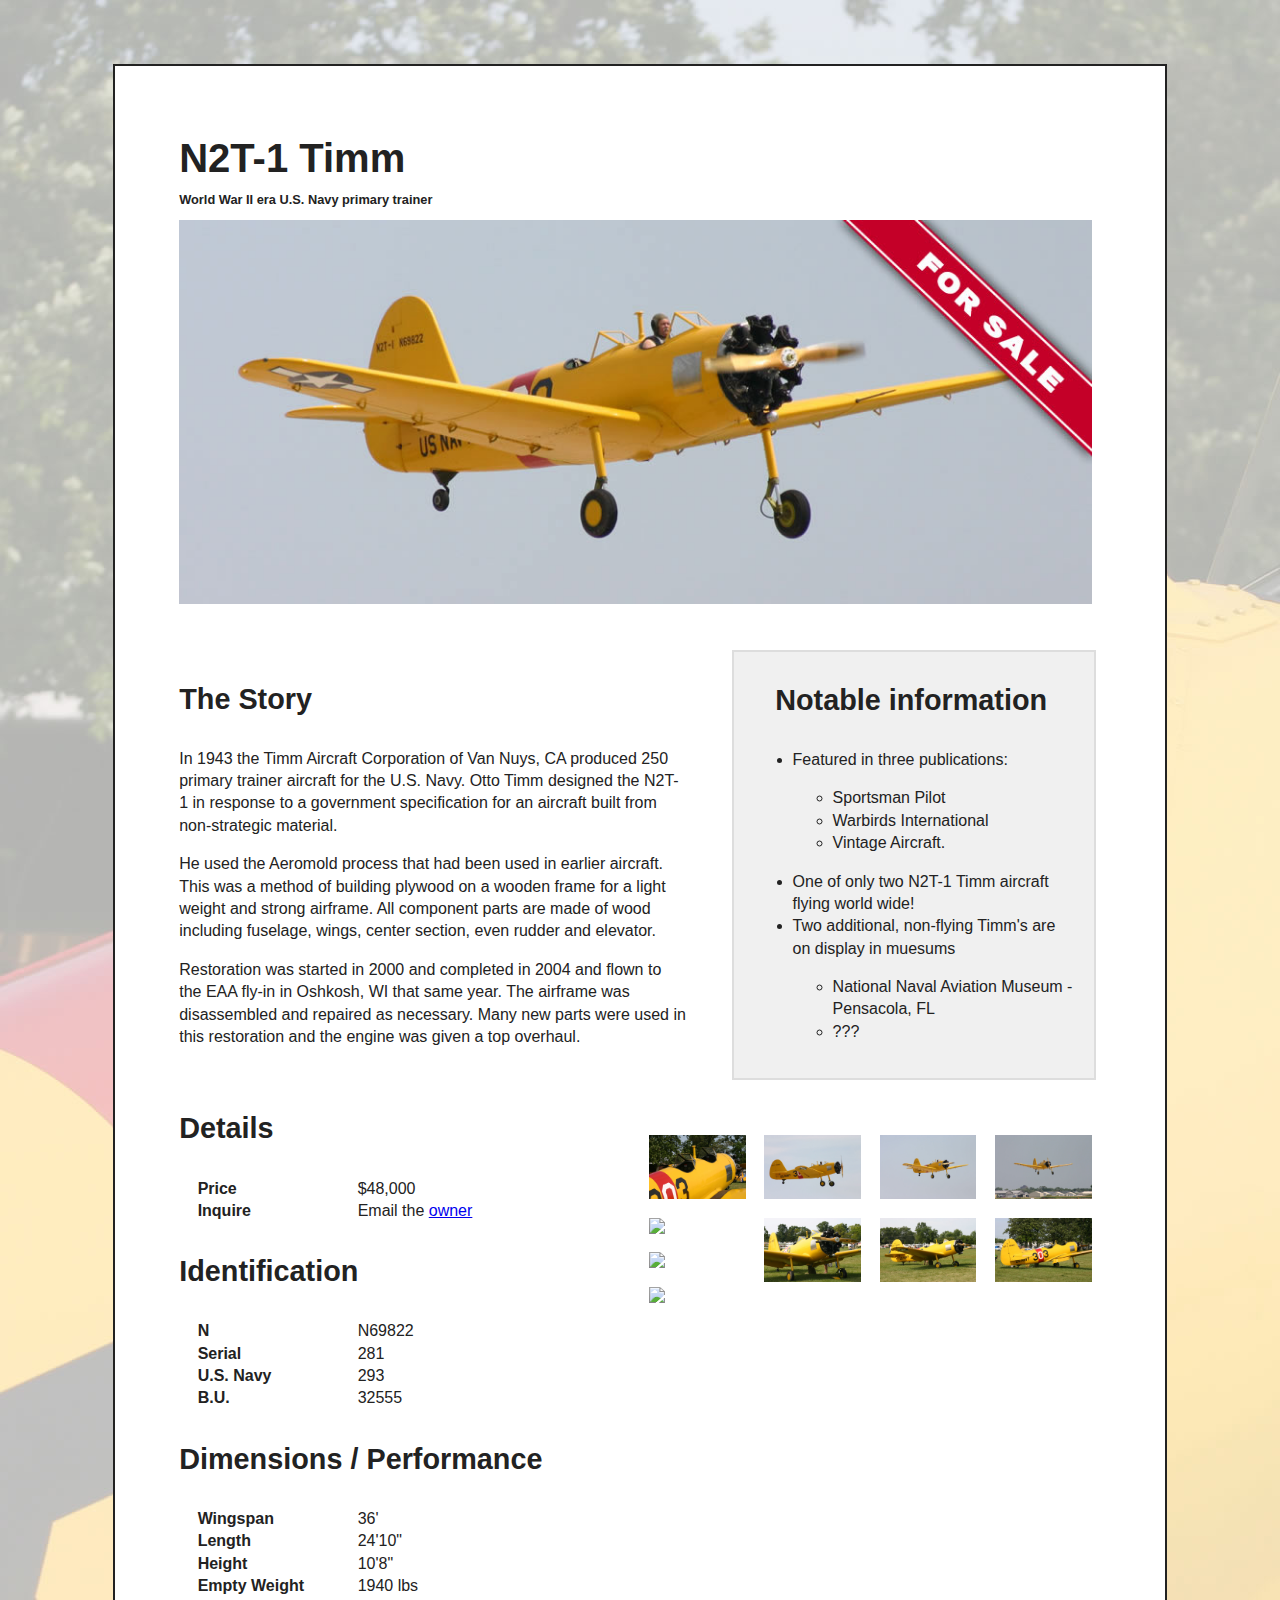
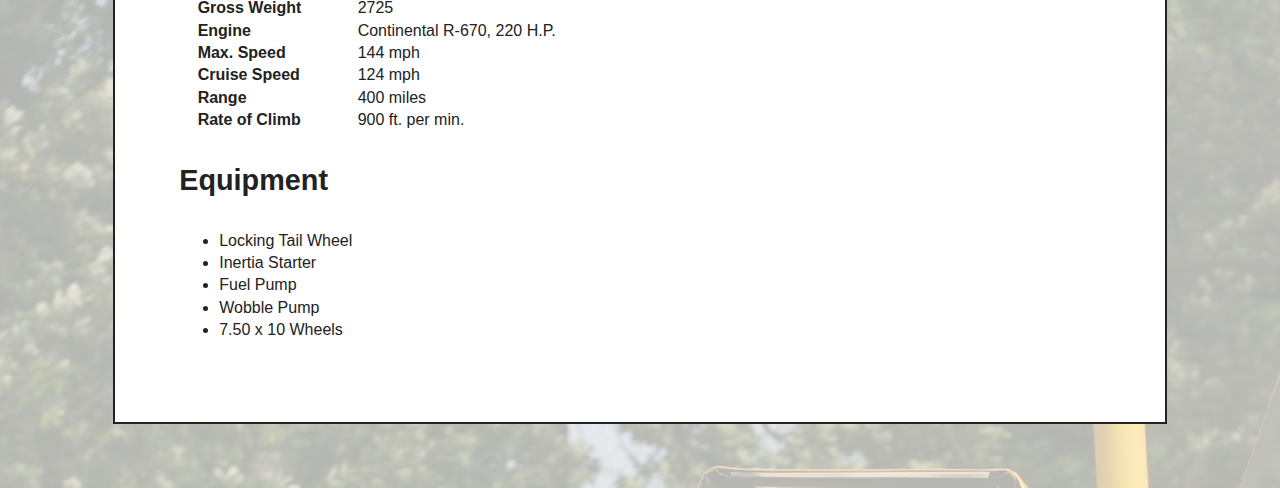
==== public/index.html @ 79347124 "adding files, plus rack config for serving static files on heroku" ====
<!doctype html>
<!--[if lt IE 7]> <html class="no-js lt-ie9 lt-ie8 lt-ie7" lang="en"> <![endif]-->
<!--[if IE 7]>    <html class="no-js lt-ie9 lt-ie8" lang="en"> <![endif]-->
<!--[if IE 8]>    <html class="no-js lt-ie9" lang="en"> <![endif]-->
<!--[if gt IE 8]><!--> <html class="no-js" lang="en"> <!--<![endif]-->
<head>
  <meta charset="utf-8">
  <meta http-equiv="X-UA-Compatible" content="IE=edge,chrome=1">
  <title>Rare WWII Military Trainer Aircraft For Sale - N2T-1 Timm</title>
  <meta name="description" content="">
  <meta name="viewport" content="width=device-width">
  
  <link rel="stylesheet" href="colorbox.css" />
  <link rel="stylesheet" href="style.css">

  <script src="modernizr-2.5.3.min.js"></script>
</head>
<body>
  <!--[if lt IE 7]><p class=chromeframe>Your browser is <em>ancient!</em> <a href="http://browsehappy.com/">Upgrade to a different browser</a> or <a href="http://www.google.com/chromeframe/?redirect=true">install Google Chrome Frame</a> to experience this site.</p><![endif]-->
  <section class="content">
    <hgroup>
      <h1 class="banner">N2T-1 Timm</h1>
      <h2 class="subhead">World War II era U.S. Navy primary trainer</h2>
    </hgroup>
    <section role="image">
      <i class="for-sale"></i>
      <img src="images/timm/img1.jpg">
    </section>
    <div class="row clearfix">
      <section class="story">
        <h3>The Story</h1>
        <p>In 1943 the Timm Aircraft Corporation of Van Nuys, CA produced 250 primary trainer aircraft for the U.S. Navy. Otto Timm designed the N2T-1 in response to a government specification for an aircraft built from non-strategic material.</p>
        <p>He used the Aeromold process that had been used in earlier aircraft. This was a method of building plywood on a wooden frame for a light weight and strong airframe. All component parts are made of wood including fuselage, wings, center section, even rudder and elevator.</p>
        <p>Restoration was started in 2000 and completed in 2004 and flown to the EAA fly-in in Oshkosh, WI that same year. The airframe was disassembled and repaired as necessary. Many new parts were used in this restoration and the engine was given a top overhaul.</p>
      </section>
      <section class="notable">
        <h3>Notable information</h3>
        <ul>
          <li>Featured in three publications:
            <ul>
              <li>Sportsman Pilot</li>
              <li>Warbirds International</li>
              <li>Vintage Aircraft.</li>
            </ul>
          </li>
          <li>One of only two N2T-1 Timm aircraft flying world wide!</li>
          <li>Two additional, non-flying Timm's are on display in muesums
            <ul>
              <li>National Naval Aviation Museum - Pensacola, FL</li>
              <li>???</li>
            </ul>
          </li>
        </ul>
      </section>
    </div>
    <section class="imgs">
      <a class="gallery" href="images/timm/img01.jpg">
        <img src="images/timm/img01.jpg">
      </a>
      <a class="gallery" href="images/timm/img02.jpg">
        <img src="images/timm/img02.jpg">
      </a>
      <a class="gallery" href="images/timm/img03.jpg">
        <img src="images/timm/img03.jpg">
      </a>
      <a class="gallery" href="images/timm/img04.jpg">
        <img src="images/timm/img04.jpg">
      </a>
      <a class="gallery" href="images/timm/img05.jpg">
        <img src="images/timm/img05.jpg">
      </a>
      <a class="gallery" href="images/timm/img06.jpg">
        <img src="images/timm/img06.jpg">
      </a>
      <a class="gallery" href="images/timm/img07.jpg">
        <img src="images/timm/img07.jpg">
      </a>
      <a class="gallery" href="images/timm/img08.jpg">
        <img src="images/timm/img08.jpg">
      </a>
      <a class="gallery" href="images/timm/img09.jpg">
        <img src="images/timm/img09.jpg">
      </a>
      <a class="gallery" href="images/timm/img10.jpg">
        <img src="images/timm/img10.jpg">
      </a>
    </section>
    <section class="detail">
      <h3>Details</h3>
      <dl>
        <dt>Price</dt>
        <dd>$48,000</dd>
        <dt>Inquire</dt>
        <dd>Email the <a href="mailto:ejdrews@gmail.com">owner</a></dd>
    </section>
    <section class="ident">
      <h3>Identification</h3>
      <dl>
        <dt>N</dt>
        <dd>N69822</dd>
        <dt>Serial</dt>
        <dd>281</dd>
        <dt>U.S. Navy</dt>
        <dd>293</dd>
        <dt>B.U.</dt>
        <dd>32555</dd>
      </dl>
    </section>
    <section class="dims-perf">
      <h3>Dimensions / Performance</h3>
      <dl>
        <dt>Wingspan</dt>
        <dd>36'</dd>
        <dt>Length</dt>
        <dd>24'10"</dd>
        <dt>Height</dt>
        <dd>10'8"</dd>
        <dt>Empty Weight</dt>
        <dd>1940 lbs</dd>
        <dt>Gross Weight</dt>
        <dd>2725</dd>
        <dt>Engine</dt>
        <dd>Continental R-670, 220 H.P.</dd>
        <dt>Max. Speed</dt>
        <dd>144 mph</dd>
        <dt>Cruise Speed</dt>
        <dd>124 mph</dd>
        <dt>Range</dt>
        <dd>400 miles</dd>
        <dt>Rate of Climb</dt>
        <dd>900 ft. per min.</dd>
      </dl>
    </section>
    <section class="equip">
      <h3>Equipment</h3>
      <ul>
        <li>Locking Tail Wheel</li>
        <li>Inertia Starter</li>
        <li>Fuel Pump</li>
        <li>Wobble Pump</li>
        <li>7.50 x 10 Wheels</li>
      </ul>
    </section>
  </section>

  <script src="//ajax.googleapis.com/ajax/libs/jquery/1.7.1/jquery.min.js"></script>
  <script>window.jQuery || document.write('<script src="jquery-1.7.1.min.js"><\/script>')</script>
  <script src="jquery.colorbox.js"></script>
  <script src="script.js"></script>

  <script>
    var _gaq=[['_setAccount','UA-XXXXX-X'],['_trackPageview']];
    (function(d,t){var g=d.createElement(t),s=d.getElementsByTagName(t)[0];
    g.src=('https:'==location.protocol?'//ssl':'//www')+'.google-analytics.com/ga.js';
    s.parentNode.insertBefore(g,s)}(document,'script'));
  </script>
</body>
</html>
---- public/colorbox.css ----
/*
    ColorBox Core Style:
    The following CSS is consistent between example themes and should not be altered.
*/
#colorbox, #cboxOverlay, #cboxWrapper{position:absolute; top:0; left:0; z-index:9999; overflow:hidden;}
#cboxOverlay{position:fixed; width:100%; height:100%;}
#cboxMiddleLeft, #cboxBottomLeft{clear:left;}
#cboxContent{position:relative;}
#cboxLoadedContent{overflow:auto;}
#cboxTitle{margin:0;}
#cboxLoadingOverlay, #cboxLoadingGraphic{position:absolute; top:0; left:0; width:100%; height:100%;}
#cboxPrevious, #cboxNext, #cboxClose, #cboxSlideshow{cursor:pointer;}
.cboxPhoto{float:left; margin:auto; border:0; display:block;}
.cboxIframe{width:100%; height:100%; display:block; border:0;}
#colorbox, #cboxContent, #cboxLoadedContent{box-sizing:content-box;}

/* 
    User Style:
    Change the following styles to modify the appearance of ColorBox.  They are
    ordered & tabbed in a way that represents the nesting of the generated HTML.
*/
#cboxOverlay{background:url(images/overlay.png) repeat 0 0;}
#colorbox{}
    #cboxTopLeft{width:21px; height:21px; background:url(images/controls.png) no-repeat -101px 0;}
    #cboxTopRight{width:21px; height:21px; background:url(images/controls.png) no-repeat -130px 0;}
    #cboxBottomLeft{width:21px; height:21px; background:url(images/controls.png) no-repeat -101px -29px;}
    #cboxBottomRight{width:21px; height:21px; background:url(images/controls.png) no-repeat -130px -29px;}
    #cboxMiddleLeft{width:21px; background:url(images/controls.png) left top repeat-y;}
    #cboxMiddleRight{width:21px; background:url(images/controls.png) right top repeat-y;}
    #cboxTopCenter{height:21px; background:url(images/border.png) 0 0 repeat-x;}
    #cboxBottomCenter{height:21px; background:url(images/border.png) 0 -29px repeat-x;}
    #cboxContent{background:#fff; overflow:hidden;}
        .cboxIframe{background:#fff;}
        #cboxError{padding:50px; border:1px solid #ccc;}
        #cboxLoadedContent{margin-bottom:28px;}
        #cboxTitle{position:absolute; bottom:4px; left:0; text-align:center; width:100%; color:#949494;}
        #cboxCurrent{position:absolute; bottom:4px; left:58px; color:#949494;}
        #cboxSlideshow{position:absolute; bottom:4px; right:30px; color:#0092ef;}
        #cboxPrevious{position:absolute; bottom:0; left:0; background:url(images/controls.png) no-repeat -75px 0; width:25px; height:25px; text-indent:-9999px;}
        #cboxPrevious:hover{background-position:-75px -25px;}
        #cboxNext{position:absolute; bottom:0; left:27px; background:url(images/controls.png) no-repeat -50px 0; width:25px; height:25px; text-indent:-9999px;}
        #cboxNext:hover{background-position:-50px -25px;}
        #cboxLoadingOverlay{background:url(images/loading_background.png) no-repeat center center;}
        #cboxLoadingGraphic{background:url(images/loading.gif) no-repeat center center;}
        #cboxClose{position:absolute; bottom:0; right:0; background:url(images/controls.png) no-repeat -25px 0; width:25px; height:25px; text-indent:-9999px;}
        #cboxClose:hover{background-position:-25px -25px;}

/*
  The following fixes a problem where IE7 and IE8 replace a PNG's alpha transparency with a black fill
  when an alpha filter (opacity change) is set on the element or ancestor element.  This style is not applied to or needed in IE9.
  See: http://jacklmoore.com/notes/ie-transparency-problems/
*/
.cboxIE #cboxTopLeft,
.cboxIE #cboxTopCenter,
.cboxIE #cboxTopRight,
.cboxIE #cboxBottomLeft,
.cboxIE #cboxBottomCenter,
.cboxIE #cboxBottomRight,
.cboxIE #cboxMiddleLeft,
.cboxIE #cboxMiddleRight {
    filter: progid:DXImageTransform.Microsoft.gradient(startColorstr=#00FFFFFF,endColorstr=#00FFFFFF);
}

/*
  The following provides PNG transparency support for IE6
  Feel free to remove this and the /ie6/ directory if you have dropped IE6 support.
*/
.cboxIE6 #cboxTopLeft{background:url(images/ie6/borderTopLeft.png);}
.cboxIE6 #cboxTopCenter{background:url(images/ie6/borderTopCenter.png);}
.cboxIE6 #cboxTopRight{background:url(images/ie6/borderTopRight.png);}
.cboxIE6 #cboxBottomLeft{background:url(images/ie6/borderBottomLeft.png);}
.cboxIE6 #cboxBottomCenter{background:url(images/ie6/borderBottomCenter.png);}
.cboxIE6 #cboxBottomRight{background:url(images/ie6/borderBottomRight.png);}
.cboxIE6 #cboxMiddleLeft{background:url(images/ie6/borderMiddleLeft.png);}
.cboxIE6 #cboxMiddleRight{background:url(images/ie6/borderMiddleRight.png);}

.cboxIE6 #cboxTopLeft,
.cboxIE6 #cboxTopCenter,
.cboxIE6 #cboxTopRight,
.cboxIE6 #cboxBottomLeft,
.cboxIE6 #cboxBottomCenter,
.cboxIE6 #cboxBottomRight,
.cboxIE6 #cboxMiddleLeft,
.cboxIE6 #cboxMiddleRight {
    _behavior: expression(this.src = this.src ? this.src : this.currentStyle.backgroundImage.split('"')[1], this.style.background = "none", this.style.filter = "progid:DXImageTransform.Microsoft.AlphaImageLoader(src=" + this.src + ", sizingMethod='scale')");
}
---- public/style.css ----
/* HTML5 Boilerplate  */

article, aside, details, figcaption, figure, footer, header, hgroup, nav, section { display: block; }
audio, canvas, video { display: inline-block; *display: inline; *zoom: 1; }
audio:not([controls]) { display: none; }
[hidden] { display: none; }

html { font-size: 100%; -webkit-text-size-adjust: 100%; -ms-text-size-adjust: 100%; }
html, button, input, select, textarea { font-family: sans-serif; color: #222; }
body { margin: 0; font-size: 1em; line-height: 1.4; }

::-moz-selection { background: #d19494; color: #fff; text-shadow: none; }
::selection { background: #d19494; color: #fff; text-shadow: none; }

a { color: #00e; }
a:visited { color: #551a8b; }
a:hover { color: #06e; }
a:focus { outline: thin dotted; }
a:hover, a:active { outline: 0; }
abbr[title] { border-bottom: 1px dotted; }
b, strong { font-weight: bold; }
blockquote { margin: 1em 40px; }
dfn { font-style: italic; }
hr { display: block; height: 1px; border: 0; border-top: 1px solid #ccc; margin: 1em 0; padding: 0; }
ins { background: #ff9; color: #000; text-decoration: none; }
mark { background: #ff0; color: #000; font-style: italic; font-weight: bold; }
pre, code, kbd, samp { font-family: monospace, serif; _font-family: 'courier new', monospace; font-size: 1em; }
pre { white-space: pre; white-space: pre-wrap; word-wrap: break-word; }

q { quotes: none; }
q:before, q:after { content: ""; content: none; }
small { font-size: 85%; }
sub, sup { font-size: 75%; line-height: 0; position: relative; vertical-align: baseline; }
sup { top: -0.5em; }
sub { bottom: -0.25em; }

ul, ol { margin: 1em 0; padding: 0 0 0 40px; }
dd { margin: 0 0 0 40px; }
nav ul, nav ol { list-style: none; list-style-image: none; margin: 0; padding: 0; }

img { border: 0; -ms-interpolation-mode: bicubic; vertical-align: middle; }
svg:not(:root) { overflow: hidden; }
figure { margin: 0; }

form { margin: 0; }
fieldset { border: 0; margin: 0; padding: 0; }

label { cursor: pointer; }
legend { border: 0; *margin-left: -7px; padding: 0; white-space: normal; }
button, input, select, textarea { font-size: 100%; margin: 0; vertical-align: baseline; *vertical-align: middle; }
button, input { line-height: normal; }
button, input[type="button"], input[type="reset"], input[type="submit"] { cursor: pointer; -webkit-appearance: button; *overflow: visible; }
button[disabled], input[disabled] { cursor: default; }
input[type="checkbox"], input[type="radio"] { box-sizing: border-box; padding: 0; *width: 13px; *height: 13px; }
input[type="search"] { -webkit-appearance: textfield; -moz-box-sizing: content-box; -webkit-box-sizing: content-box; box-sizing: content-box; }
input[type="search"]::-webkit-search-decoration, input[type="search"]::-webkit-search-cancel-button { -webkit-appearance: none; }
button::-moz-focus-inner, input::-moz-focus-inner { border: 0; padding: 0; }
textarea { overflow: auto; vertical-align: top; resize: vertical; }
input:valid, textarea:valid {  }
input:invalid, textarea:invalid { background-color: #f0dddd; }

table { border-collapse: collapse; border-spacing: 0; }
td { vertical-align: top; }

.chromeframe { margin: 0.2em 0; background: #ccc; color: black; padding: 0.2em 0; }

/* icon font: uses further hardened bulletproof syntax, font from fontsquirrel.com */
@font-face {
    font-family: 'EntypoRegular';
    src: url('entypo-webfont.eot');
    src: url('entypo-webfont.eot?#iefix') format('embedded-opentype'),
         url('entypo-webfont.woff') format('woff'),
         url('entypo-webfont.ttf') format('truetype'),
         url('entypo-webfont.svg#EntypoRegular') format('svg');
    font-weight: normal;
    font-style: normal;
}

body {
  background: url(images/bg.jpg);

}

section[role="image"] {
  margin-bottom: 5%;
}

img {
  width: 99%;
}

h1, h2, h3 {
  font-family: 'Chau Philomene One', sans-serif;
  font-size: 180%;
  /*
  font-family: 'Cantata One', sans-serif;
  font-family: 'Cantata One', serif;
  font-family: 'Chau Philomene One', sans-serif;
  font-family: 'Oleo Script', cursive;
  font-family: 'Anton', sans-serif;
  font-family: 'Homenaje', sans-serif;
  font-family: 'Playball', cursive;
  font-family: 'Bangers', cursive;
  */
}
.banner {
  font-size: 2.5em;
  margin: 0 0 5px 0;
}

.subhead {
  font-family: 'Comfortaa', sans-serif;
  font-size: 80%;
  margin-top: 0;
}

.content {
  margin: 5% auto;
  padding: 5%;
  width: 72%;
  background: #fff;
  border: 2px solid #222;
}

.story, .notable {
  float: left;
  width: 55%;
}

.notable {
  width: 35%;
  margin-left: 5%;
  padding: 2%;
  border: 2px solid #ddd;
  background: #f0f0f0;
}

.notable h3 {
  margin-top: 3%;
  margin-left: 7%;
}

.ident, .dims-perf, .equip, {
  width: 48%;
  background: #999;
  border: 1px solid #000;
}

.imgs {
  float: right;
  width: 50%;
  margin-top: 5%;
}

.gallery img {
  float: right;
  width: 21%;
  margin: 2%;
}

dl {
  margin-left: 2%;
}

dt, dd {
  display: block;
}

dt {
  font-weight: bold;
  float: left;
  width: 10em;
}






@media only screen and (min-width: 35em) {
  

}

.ir { display: block; border: 0; text-indent: -999em; overflow: hidden; background-color: transparent; background-repeat: no-repeat; text-align: left; direction: ltr; *line-height: 0; }
.ir br { display: none; }
.hidden { display: none !important; visibility: hidden; }
.visuallyhidden { border: 0; clip: rect(0 0 0 0); height: 1px; margin: -1px; overflow: hidden; padding: 0; position: absolute; width: 1px; }
.visuallyhidden.focusable:active, .visuallyhidden.focusable:focus { clip: auto; height: auto; margin: 0; overflow: visible; position: static; width: auto; }
.invisible { visibility: hidden; }
.clearfix:before, .clearfix:after { content: ""; display: table; }
.clearfix:after { clear: both; }
.clearfix { *zoom: 1; }

@media print {
  * { background: transparent !important; color: black !important; box-shadow:none !important; text-shadow: none !important; filter:none !important; -ms-filter: none !important; } 
  a, a:visited { text-decoration: underline; }
  a[href]:after { content: " (" attr(href) ")"; }
  abbr[title]:after { content: " (" attr(title) ")"; }
  .ir a:after, a[href^="javascript:"]:after, a[href^="#"]:after { content: ""; } 
  pre, blockquote { border: 1px solid #999; page-break-inside: avoid; }
  thead { display: table-header-group; } 
  tr, img { page-break-inside: avoid; }
  img { max-width: 100% !important; }
  @page { margin: 0.5cm; }
  p, h2, h3 { orphans: 3; widows: 3; }
  h2, h3 { page-break-after: avoid; }
}
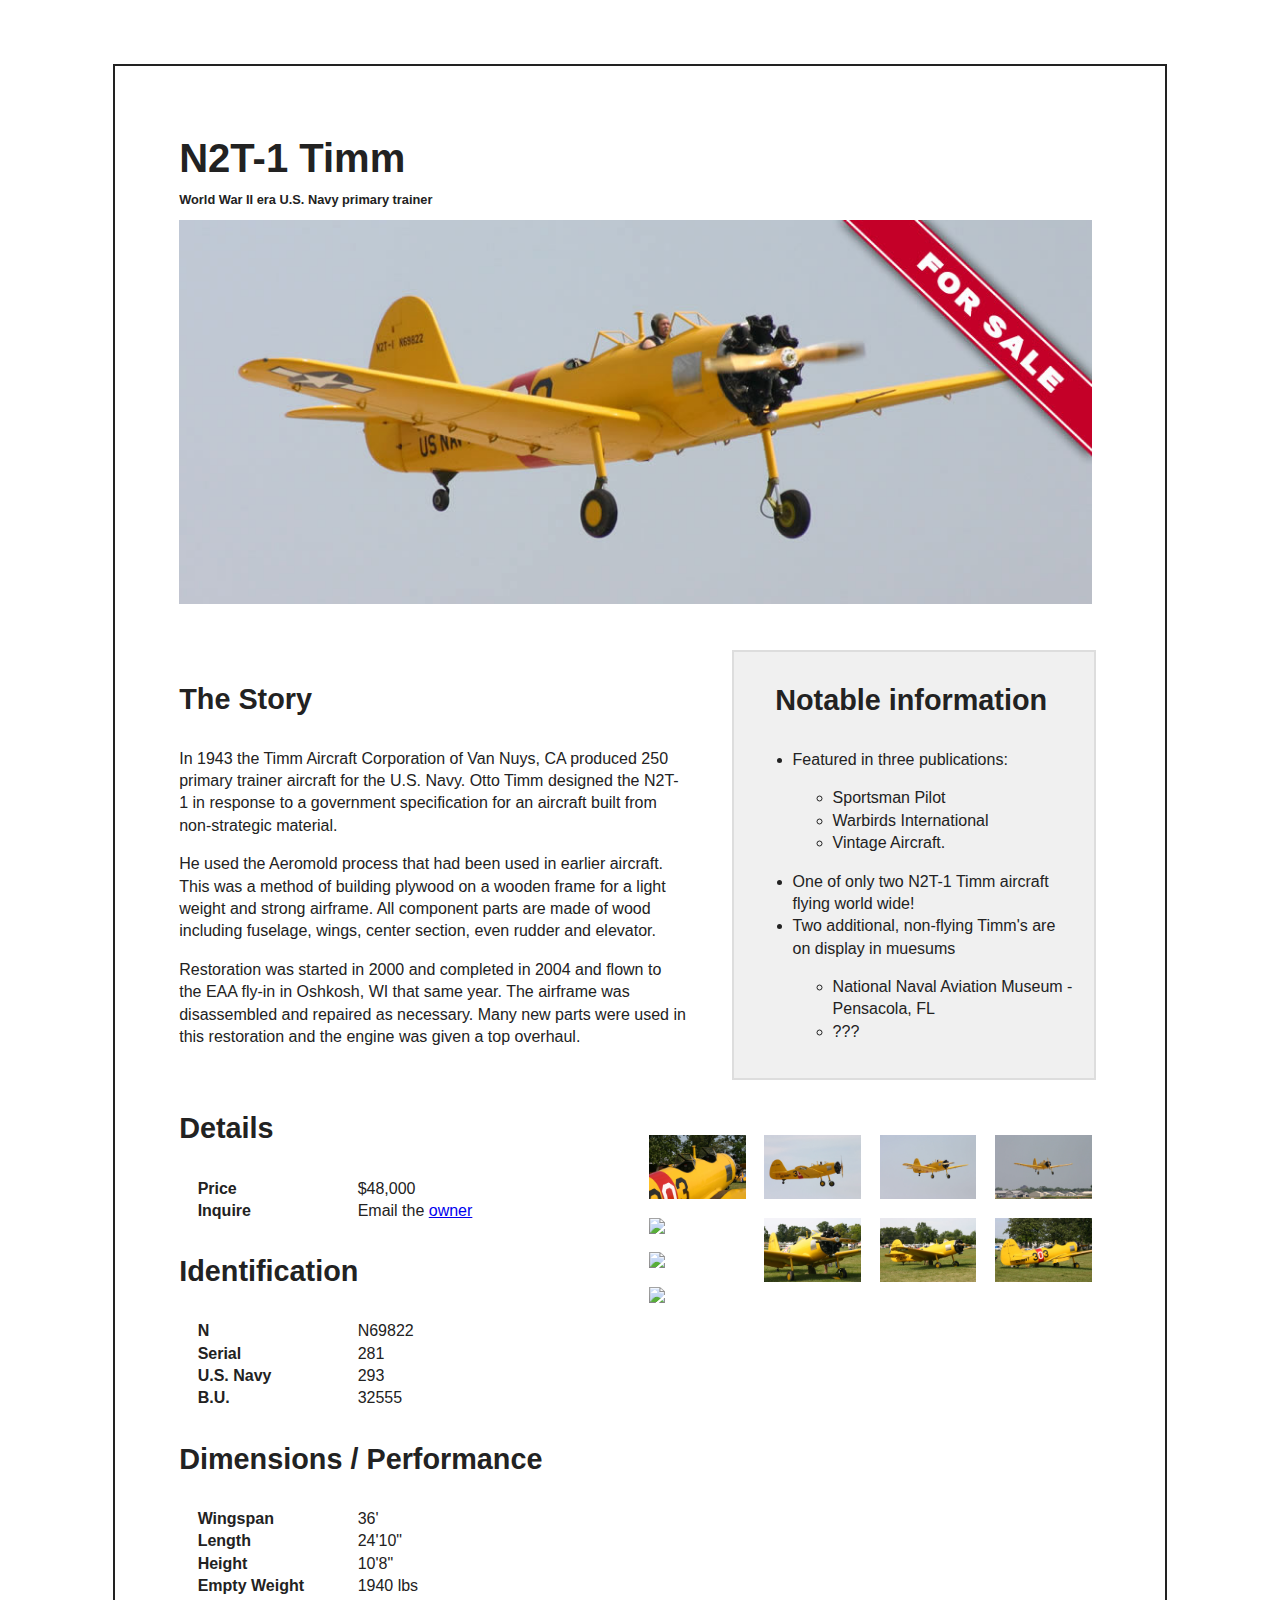
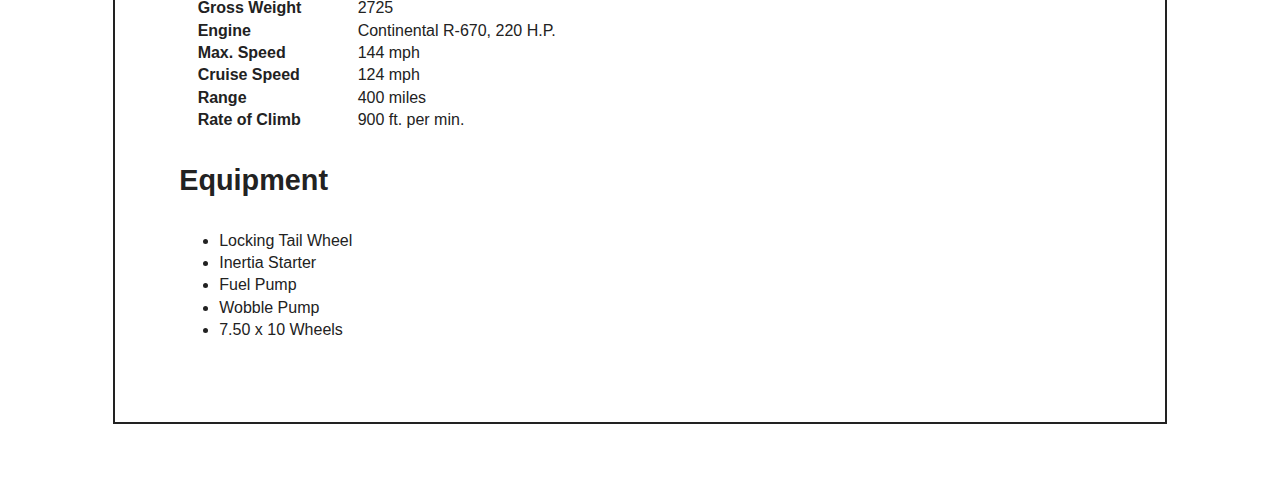
==== commit 69336b7f: "more fixes to get assets loading on heroku" ====
--- a/public/index.html
+++ b/public/index.html
@@ -10,10 +10,10 @@
   <meta name="description" content="">
   <meta name="viewport" content="width=device-width">
   
-  <link rel="stylesheet" href="colorbox.css" />
-  <link rel="stylesheet" href="style.css">
+  <link rel="stylesheet" href="css/colorbox.css" />
+  <link rel="stylesheet" href="css/style.css">
 
-  <script src="modernizr-2.5.3.min.js"></script>
+  <script src="js/modernizr-2.5.3.min.js"></script>
 </head>
 <body>
   <!--[if lt IE 7]><p class=chromeframe>Your browser is <em>ancient!</em> <a href="http://browsehappy.com/">Upgrade to a different browser</a> or <a href="http://www.google.com/chromeframe/?redirect=true">install Google Chrome Frame</a> to experience this site.</p><![endif]-->
@@ -145,8 +145,8 @@
 
   <script src="//ajax.googleapis.com/ajax/libs/jquery/1.7.1/jquery.min.js"></script>
   <script>window.jQuery || document.write('<script src="jquery-1.7.1.min.js"><\/script>')</script>
-  <script src="jquery.colorbox.js"></script>
-  <script src="script.js"></script>
+  <script src="js/jquery.colorbox.js"></script>
+  <script src="js/script.js"></script>
 
   <script>
     var _gaq=[['_setAccount','UA-XXXXX-X'],['_trackPageview']];
--- a/public/css/colorbox.css
+++ b/public/css/colorbox.css
@@ -0,0 +1,86 @@
+/*
+    ColorBox Core Style:
+    The following CSS is consistent between example themes and should not be altered.
+*/
+#colorbox, #cboxOverlay, #cboxWrapper{position:absolute; top:0; left:0; z-index:9999; overflow:hidden;}
+#cboxOverlay{position:fixed; width:100%; height:100%;}
+#cboxMiddleLeft, #cboxBottomLeft{clear:left;}
+#cboxContent{position:relative;}
+#cboxLoadedContent{overflow:auto;}
+#cboxTitle{margin:0;}
+#cboxLoadingOverlay, #cboxLoadingGraphic{position:absolute; top:0; left:0; width:100%; height:100%;}
+#cboxPrevious, #cboxNext, #cboxClose, #cboxSlideshow{cursor:pointer;}
+.cboxPhoto{float:left; margin:auto; border:0; display:block;}
+.cboxIframe{width:100%; height:100%; display:block; border:0;}
+#colorbox, #cboxContent, #cboxLoadedContent{box-sizing:content-box;}
+
+/* 
+    User Style:
+    Change the following styles to modify the appearance of ColorBox.  They are
+    ordered & tabbed in a way that represents the nesting of the generated HTML.
+*/
+#cboxOverlay{background:url(images/overlay.png) repeat 0 0;}
+#colorbox{}
+    #cboxTopLeft{width:21px; height:21px; background:url(images/controls.png) no-repeat -101px 0;}
+    #cboxTopRight{width:21px; height:21px; background:url(images/controls.png) no-repeat -130px 0;}
+    #cboxBottomLeft{width:21px; height:21px; background:url(images/controls.png) no-repeat -101px -29px;}
+    #cboxBottomRight{width:21px; height:21px; background:url(images/controls.png) no-repeat -130px -29px;}
+    #cboxMiddleLeft{width:21px; background:url(images/controls.png) left top repeat-y;}
+    #cboxMiddleRight{width:21px; background:url(images/controls.png) right top repeat-y;}
+    #cboxTopCenter{height:21px; background:url(images/border.png) 0 0 repeat-x;}
+    #cboxBottomCenter{height:21px; background:url(images/border.png) 0 -29px repeat-x;}
+    #cboxContent{background:#fff; overflow:hidden;}
+        .cboxIframe{background:#fff;}
+        #cboxError{padding:50px; border:1px solid #ccc;}
+        #cboxLoadedContent{margin-bottom:28px;}
+        #cboxTitle{position:absolute; bottom:4px; left:0; text-align:center; width:100%; color:#949494;}
+        #cboxCurrent{position:absolute; bottom:4px; left:58px; color:#949494;}
+        #cboxSlideshow{position:absolute; bottom:4px; right:30px; color:#0092ef;}
+        #cboxPrevious{position:absolute; bottom:0; left:0; background:url(images/controls.png) no-repeat -75px 0; width:25px; height:25px; text-indent:-9999px;}
+        #cboxPrevious:hover{background-position:-75px -25px;}
+        #cboxNext{position:absolute; bottom:0; left:27px; background:url(images/controls.png) no-repeat -50px 0; width:25px; height:25px; text-indent:-9999px;}
+        #cboxNext:hover{background-position:-50px -25px;}
+        #cboxLoadingOverlay{background:url(images/loading_background.png) no-repeat center center;}
+        #cboxLoadingGraphic{background:url(images/loading.gif) no-repeat center center;}
+        #cboxClose{position:absolute; bottom:0; right:0; background:url(images/controls.png) no-repeat -25px 0; width:25px; height:25px; text-indent:-9999px;}
+        #cboxClose:hover{background-position:-25px -25px;}
+
+/*
+  The following fixes a problem where IE7 and IE8 replace a PNG's alpha transparency with a black fill
+  when an alpha filter (opacity change) is set on the element or ancestor element.  This style is not applied to or needed in IE9.
+  See: http://jacklmoore.com/notes/ie-transparency-problems/
+*/
+.cboxIE #cboxTopLeft,
+.cboxIE #cboxTopCenter,
+.cboxIE #cboxTopRight,
+.cboxIE #cboxBottomLeft,
+.cboxIE #cboxBottomCenter,
+.cboxIE #cboxBottomRight,
+.cboxIE #cboxMiddleLeft,
+.cboxIE #cboxMiddleRight {
+    filter: progid:DXImageTransform.Microsoft.gradient(startColorstr=#00FFFFFF,endColorstr=#00FFFFFF);
+}
+
+/*
+  The following provides PNG transparency support for IE6
+  Feel free to remove this and the /ie6/ directory if you have dropped IE6 support.
+*/
+.cboxIE6 #cboxTopLeft{background:url(images/ie6/borderTopLeft.png);}
+.cboxIE6 #cboxTopCenter{background:url(images/ie6/borderTopCenter.png);}
+.cboxIE6 #cboxTopRight{background:url(images/ie6/borderTopRight.png);}
+.cboxIE6 #cboxBottomLeft{background:url(images/ie6/borderBottomLeft.png);}
+.cboxIE6 #cboxBottomCenter{background:url(images/ie6/borderBottomCenter.png);}
+.cboxIE6 #cboxBottomRight{background:url(images/ie6/borderBottomRight.png);}
+.cboxIE6 #cboxMiddleLeft{background:url(images/ie6/borderMiddleLeft.png);}
+.cboxIE6 #cboxMiddleRight{background:url(images/ie6/borderMiddleRight.png);}
+
+.cboxIE6 #cboxTopLeft,
+.cboxIE6 #cboxTopCenter,
+.cboxIE6 #cboxTopRight,
+.cboxIE6 #cboxBottomLeft,
+.cboxIE6 #cboxBottomCenter,
+.cboxIE6 #cboxBottomRight,
+.cboxIE6 #cboxMiddleLeft,
+.cboxIE6 #cboxMiddleRight {
+    _behavior: expression(this.src = this.src ? this.src : this.currentStyle.backgroundImage.split('"')[1], this.style.background = "none", this.style.filter = "progid:DXImageTransform.Microsoft.AlphaImageLoader(src=" + this.src + ", sizingMethod='scale')");
+}
--- a/public/css/style.css
+++ b/public/css/style.css
@@ -0,0 +1,208 @@
+/* HTML5 Boilerplate  */
+
+article, aside, details, figcaption, figure, footer, header, hgroup, nav, section { display: block; }
+audio, canvas, video { display: inline-block; *display: inline; *zoom: 1; }
+audio:not([controls]) { display: none; }
+[hidden] { display: none; }
+
+html { font-size: 100%; -webkit-text-size-adjust: 100%; -ms-text-size-adjust: 100%; }
+html, button, input, select, textarea { font-family: sans-serif; color: #222; }
+body { margin: 0; font-size: 1em; line-height: 1.4; }
+
+::-moz-selection { background: #d19494; color: #fff; text-shadow: none; }
+::selection { background: #d19494; color: #fff; text-shadow: none; }
+
+a { color: #00e; }
+a:visited { color: #551a8b; }
+a:hover { color: #06e; }
+a:focus { outline: thin dotted; }
+a:hover, a:active { outline: 0; }
+abbr[title] { border-bottom: 1px dotted; }
+b, strong { font-weight: bold; }
+blockquote { margin: 1em 40px; }
+dfn { font-style: italic; }
+hr { display: block; height: 1px; border: 0; border-top: 1px solid #ccc; margin: 1em 0; padding: 0; }
+ins { background: #ff9; color: #000; text-decoration: none; }
+mark { background: #ff0; color: #000; font-style: italic; font-weight: bold; }
+pre, code, kbd, samp { font-family: monospace, serif; _font-family: 'courier new', monospace; font-size: 1em; }
+pre { white-space: pre; white-space: pre-wrap; word-wrap: break-word; }
+
+q { quotes: none; }
+q:before, q:after { content: ""; content: none; }
+small { font-size: 85%; }
+sub, sup { font-size: 75%; line-height: 0; position: relative; vertical-align: baseline; }
+sup { top: -0.5em; }
+sub { bottom: -0.25em; }
+
+ul, ol { margin: 1em 0; padding: 0 0 0 40px; }
+dd { margin: 0 0 0 40px; }
+nav ul, nav ol { list-style: none; list-style-image: none; margin: 0; padding: 0; }
+
+img { border: 0; -ms-interpolation-mode: bicubic; vertical-align: middle; }
+svg:not(:root) { overflow: hidden; }
+figure { margin: 0; }
+
+form { margin: 0; }
+fieldset { border: 0; margin: 0; padding: 0; }
+
+label { cursor: pointer; }
+legend { border: 0; *margin-left: -7px; padding: 0; white-space: normal; }
+button, input, select, textarea { font-size: 100%; margin: 0; vertical-align: baseline; *vertical-align: middle; }
+button, input { line-height: normal; }
+button, input[type="button"], input[type="reset"], input[type="submit"] { cursor: pointer; -webkit-appearance: button; *overflow: visible; }
+button[disabled], input[disabled] { cursor: default; }
+input[type="checkbox"], input[type="radio"] { box-sizing: border-box; padding: 0; *width: 13px; *height: 13px; }
+input[type="search"] { -webkit-appearance: textfield; -moz-box-sizing: content-box; -webkit-box-sizing: content-box; box-sizing: content-box; }
+input[type="search"]::-webkit-search-decoration, input[type="search"]::-webkit-search-cancel-button { -webkit-appearance: none; }
+button::-moz-focus-inner, input::-moz-focus-inner { border: 0; padding: 0; }
+textarea { overflow: auto; vertical-align: top; resize: vertical; }
+input:valid, textarea:valid {  }
+input:invalid, textarea:invalid { background-color: #f0dddd; }
+
+table { border-collapse: collapse; border-spacing: 0; }
+td { vertical-align: top; }
+
+.chromeframe { margin: 0.2em 0; background: #ccc; color: black; padding: 0.2em 0; }
+
+/* icon font: uses further hardened bulletproof syntax, font from fontsquirrel.com */
+@font-face {
+    font-family: 'EntypoRegular';
+    src: url('entypo-webfont.eot');
+    src: url('entypo-webfont.eot?#iefix') format('embedded-opentype'),
+         url('entypo-webfont.woff') format('woff'),
+         url('entypo-webfont.ttf') format('truetype'),
+         url('entypo-webfont.svg#EntypoRegular') format('svg');
+    font-weight: normal;
+    font-style: normal;
+}
+
+body {
+  background: url(images/bg.jpg);
+
+}
+
+section[role="image"] {
+  margin-bottom: 5%;
+}
+
+img {
+  width: 99%;
+}
+
+h1, h2, h3 {
+  font-family: 'Chau Philomene One', sans-serif;
+  font-size: 180%;
+  /*
+  font-family: 'Cantata One', sans-serif;
+  font-family: 'Cantata One', serif;
+  font-family: 'Chau Philomene One', sans-serif;
+  font-family: 'Oleo Script', cursive;
+  font-family: 'Anton', sans-serif;
+  font-family: 'Homenaje', sans-serif;
+  font-family: 'Playball', cursive;
+  font-family: 'Bangers', cursive;
+  */
+}
+.banner {
+  font-size: 2.5em;
+  margin: 0 0 5px 0;
+}
+
+.subhead {
+  font-family: 'Comfortaa', sans-serif;
+  font-size: 80%;
+  margin-top: 0;
+}
+
+.content {
+  margin: 5% auto;
+  padding: 5%;
+  width: 72%;
+  background: #fff;
+  border: 2px solid #222;
+}
+
+.story, .notable {
+  float: left;
+  width: 55%;
+}
+
+.notable {
+  width: 35%;
+  margin-left: 5%;
+  padding: 2%;
+  border: 2px solid #ddd;
+  background: #f0f0f0;
+}
+
+.notable h3 {
+  margin-top: 3%;
+  margin-left: 7%;
+}
+
+.ident, .dims-perf, .equip, {
+  width: 48%;
+  background: #999;
+  border: 1px solid #000;
+}
+
+.imgs {
+  float: right;
+  width: 50%;
+  margin-top: 5%;
+}
+
+.gallery img {
+  float: right;
+  width: 21%;
+  margin: 2%;
+}
+
+dl {
+  margin-left: 2%;
+}
+
+dt, dd {
+  display: block;
+}
+
+dt {
+  font-weight: bold;
+  float: left;
+  width: 10em;
+}
+
+
+
+
+
+
+@media only screen and (min-width: 35em) {
+  
+
+}
+
+.ir { display: block; border: 0; text-indent: -999em; overflow: hidden; background-color: transparent; background-repeat: no-repeat; text-align: left; direction: ltr; *line-height: 0; }
+.ir br { display: none; }
+.hidden { display: none !important; visibility: hidden; }
+.visuallyhidden { border: 0; clip: rect(0 0 0 0); height: 1px; margin: -1px; overflow: hidden; padding: 0; position: absolute; width: 1px; }
+.visuallyhidden.focusable:active, .visuallyhidden.focusable:focus { clip: auto; height: auto; margin: 0; overflow: visible; position: static; width: auto; }
+.invisible { visibility: hidden; }
+.clearfix:before, .clearfix:after { content: ""; display: table; }
+.clearfix:after { clear: both; }
+.clearfix { *zoom: 1; }
+
+@media print {
+  * { background: transparent !important; color: black !important; box-shadow:none !important; text-shadow: none !important; filter:none !important; -ms-filter: none !important; } 
+  a, a:visited { text-decoration: underline; }
+  a[href]:after { content: " (" attr(href) ")"; }
+  abbr[title]:after { content: " (" attr(title) ")"; }
+  .ir a:after, a[href^="javascript:"]:after, a[href^="#"]:after { content: ""; } 
+  pre, blockquote { border: 1px solid #999; page-break-inside: avoid; }
+  thead { display: table-header-group; } 
+  tr, img { page-break-inside: avoid; }
+  img { max-width: 100% !important; }
+  @page { margin: 0.5cm; }
+  p, h2, h3 { orphans: 3; widows: 3; }
+  h2, h3 { page-break-after: avoid; }
+}
